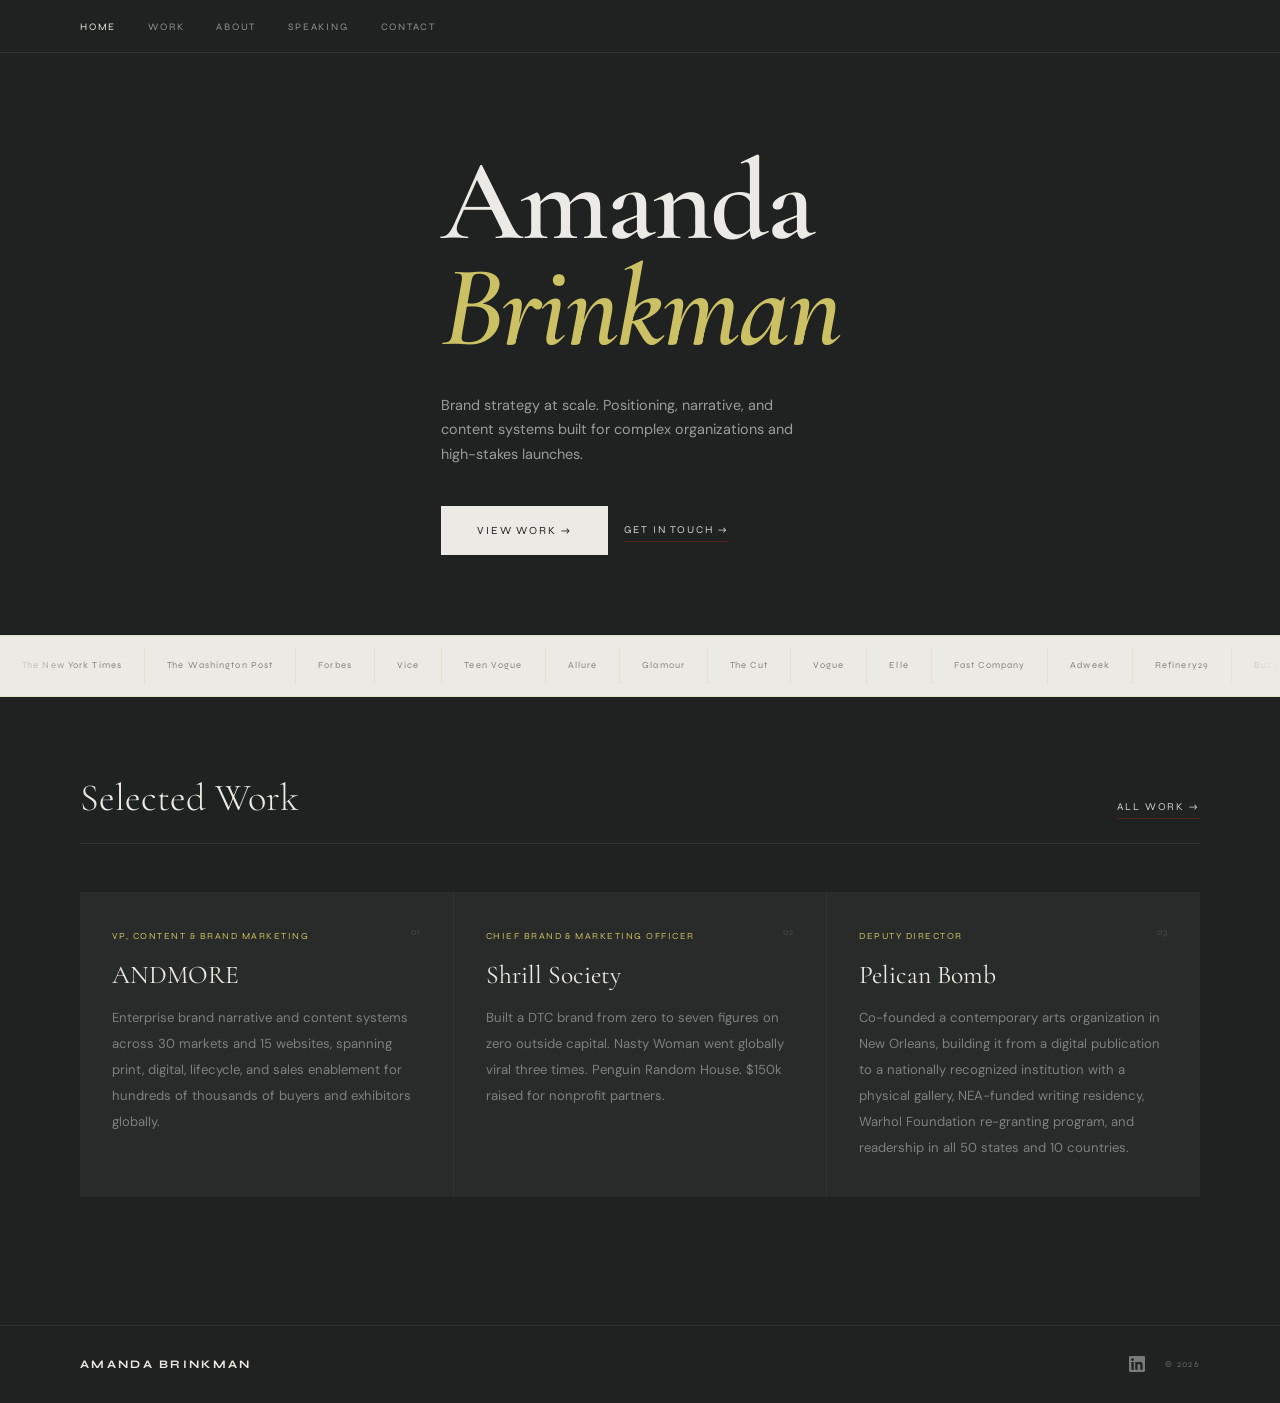
==== index.html @ 18aff3fd "Update Pelican Bomb copy on homepage Co-Authored-By: Claude Sonnet 4.6 <noreply@anthropic.com>" ====
<!DOCTYPE html>
<html lang="en">
<head>
  <meta charset="UTF-8">
  <meta name="viewport" content="width=device-width, initial-scale=1.0">
  <title>Amanda Brinkman — Brand Strategy &amp; GTM Narrative</title>
  <meta name="description" content="Amanda Brinkman is a brand strategist, creative director, and founder building narrative infrastructure that moves markets. VP of Content &amp; Brand Marketing at ANDMORE. Founder of Shrill Society.">
  <link rel="preconnect" href="https://fonts.googleapis.com">
  <link rel="preconnect" href="https://fonts.gstatic.com" crossorigin>
  <link href="https://fonts.googleapis.com/css2?family=Cormorant+Garamond:ital,wght@0,300;0,400;0,500;0,600;0,700;1,300;1,400;1,600&family=DM+Sans:wght@300;400;500&family=Syne:wght@400;500;600;700;800&display=swap" rel="stylesheet">
  <link rel="stylesheet" href="css/style.css">
</head>
<body>

  <!-- NAV -->
  <nav class="site-nav" role="navigation" aria-label="Main">
    <div class="container nav-inner">
      
      <button class="nav-toggle" aria-label="Toggle navigation" aria-expanded="false">
        <span></span><span></span><span></span>
      </button>
      <ul class="nav-links">
        <li><a href="index.html">Home</a></li>
        <li><a href="work.html">Work</a></li>
        <li><a href="about.html">About</a></li>
        <li><a href="speaking.html">Speaking</a></li>
        <li><a href="contact.html">Contact</a></li>
      </ul>
    </div>
  </nav>

  <!-- HERO — DARK, FULL VIEWPORT -->
  <section class="hero-dark">
    <div class="container">
      <div class="hero-inner">

        <div class="hero-text">
<h1 class="hero-name">Amanda<br><em>Brinkman</em></h1>
          <p class="hero-sub">Brand strategy at scale. Positioning, narrative, and content systems built for complex organizations and high-stakes launches.</p>
          <div style="display:flex;gap:1rem;flex-wrap:wrap;align-items:center;">
            <a href="work.html" class="cta-btn">View work →</a>
            <a href="contact.html" class="cta-link cta-link-light" style="margin-top:0.1rem;">Get in touch →</a>
          </div>
        </div>


      </div>
    </div>
  </section>




  <!-- PRESS TICKER -->
  <div class="ticker-outer" aria-label="Press coverage" role="marquee">
    <div class="ticker-track" aria-hidden="true">
      <!-- Built by js/ticker.js -->
    </div>
  </div>

  <!-- WORK PREVIEW — DARK -->
  <section class="work-preview">
    <div class="container">
      <div class="section-header">
        <h2 class="section-heading">Selected Work</h2>
        <a href="work.html" class="cta-link cta-link-light">All work →</a>
      </div>
      <div class="work-grid">

        <a href="work.html#andmore" class="work-card">
          <span class="work-card-num">01</span>
          <span class="work-card-tag">VP, Content &amp; Brand Marketing</span>
          <span class="work-card-title">ANDMORE</span>
          <span class="work-card-desc">Enterprise brand narrative and content systems across 30 markets and 15 websites, spanning print, digital, lifecycle, and sales enablement for hundreds of thousands of buyers and exhibitors globally.</span>
        </a>

        <a href="work.html#shrill-society" class="work-card">
          <span class="work-card-num">02</span>
          <span class="work-card-tag">Chief Brand &amp; Marketing Officer</span>
          <span class="work-card-title">Shrill Society</span>
          <span class="work-card-desc">Built a DTC brand from zero to seven figures on zero outside capital. Nasty Woman went globally viral three times. Penguin Random House. $150k raised for nonprofit partners.</span>
        </a>

        <a href="work.html#pelican-bomb" class="work-card">
          <span class="work-card-num">03</span>
          <span class="work-card-tag">Deputy Director</span>
          <span class="work-card-title">Pelican Bomb</span>
          <span class="work-card-desc">Co-founded a contemporary arts organization in New Orleans, building it from a digital publication to a nationally recognized institution with a physical gallery, NEA-funded writing residency, Warhol Foundation re-granting program, and readership in all 50 states and 10 countries.</span>
        </a>

      </div>
    </div>
  </section>

  <!-- FOOTER -->
  <footer class="site-footer">
    <div class="container footer-inner">
      <span class="nav-logo">Amanda Brinkman</span>
      <div style="display:flex;align-items:center;gap:1.25rem;">
        <a href="https://linkedin.com/in/amandabrinkman" target="_blank" rel="noopener" aria-label="LinkedIn" style="color:rgba(255,255,255,0.4);display:flex;align-items:center;transition:color 0.2s;" onmouseover="this.style.color='rgba(255,255,255,0.9)'" onmouseout="this.style.color='rgba(255,255,255,0.4)'">
          <svg xmlns="http://www.w3.org/2000/svg" viewBox="0 0 24 24" width="16" height="16" fill="currentColor"><path d="M20.447 20.452h-3.554v-5.569c0-1.328-.027-3.037-1.852-3.037-1.853 0-2.136 1.445-2.136 2.939v5.667H9.351V9h3.414v1.561h.046c.477-.9 1.637-1.85 3.37-1.85 3.601 0 4.267 2.37 4.267 5.455v6.286zM5.337 7.433a2.062 2.062 0 01-2.063-2.065 2.064 2.064 0 112.063 2.065zm1.782 13.019H3.555V9h3.564v11.452zM22.225 0H1.771C.792 0 0 .774 0 1.729v20.542C0 23.227.792 24 1.771 24h20.451C23.2 24 24 23.227 24 22.271V1.729C24 .774 23.2 0 22.222 0h.003z"/></svg>
        </a>
        <p>© 2026</p>
      </div>
    </div>
  </footer>

  <script src="js/ticker.js"></script>
  <script src="js/nav.js"></script>
</body>
</html>
---- css/style.css ----
/* ============================================================
   AMANDA BRINKMAN — GLOBAL STYLESHEET v2
   ============================================================ */

/* --- VARIABLES --- */
:root {
  --linen:        #EBEAE5;  /* Linen Mist */
  --noir:         #202221;  /* Charcoal */
  --coal:         #292B2A;  /* Charcoal-light — card surfaces */
  --crimson:      #CBC064;  /* Soft Apple — primary accent */
  --crimson-deep: #A8A048;  /* Soft Apple, deeper */
  --crimson-pale: rgba(203, 192, 100, 0.10);
  --cerulean:     #FFB6E3;  /* Baby Pink — strip accent */
  --ivory:        #DDD1C1;  /* Warm Ivory */
  --smoke:        #E3E1E6;  /* Smoke */
  --ink:          #1F2120;
  --ink-mid:      #3D3C3A;
  --ink-light:    #888480;
  --red-border:   rgba(203, 192, 100, 0.20);
  --dark-border:  rgba(255, 255, 255, 0.07);
  --serif:   'Cormorant Garamond', Georgia, serif;
  --sans:    'DM Sans', system-ui, sans-serif;
  --display: 'Syne', system-ui, sans-serif;
  --max-w:   1200px;
  --pad-h:   2.5rem;
}

/* --- RESET --- */
*, *::before, *::after { box-sizing: border-box; margin: 0; padding: 0; }
img, video { display: block; max-width: 100%; height: auto; }

/* --- BASE --- */
html { font-size: 16px; scroll-behavior: smooth; }

body {
  background: var(--linen);
  color: var(--ink-mid);
  font-family: var(--sans);
  font-size: 0.9rem;
  line-height: 1.8;
  -webkit-font-smoothing: antialiased;
}

/* --- TYPOGRAPHY --- */
h1, h2, h3, h4 {
  font-family: var(--serif);
  font-weight: 300;
  color: var(--ink);
  line-height: 1.05;
}
h2 { line-height: 1.12; }
h3 { line-height: 1.2; font-weight: 400; }

p { font-family: var(--sans); font-size: 0.9rem; line-height: 1.8; color: var(--ink-mid); }

em { color: var(--crimson); font-style: italic; }

a { color: var(--crimson-deep); text-decoration: none; transition: color 0.2s; }
a:hover { color: var(--ink); }

/* --- LAYOUT --- */
.container {
  max-width: var(--max-w);
  margin-left: auto;
  margin-right: auto;
  padding-left: var(--pad-h);
  padding-right: var(--pad-h);
}

/* --- LABELS --- */
.label {
  font-family: var(--display);
  font-size: 0.62rem;
  letter-spacing: 0.22em;
  text-transform: uppercase;
  color: var(--ink-light);
  display: block;
}
.label-dark {
  color: rgba(255,255,255,0.4);
}

/* --- HAIRLINE --- */
hr { border: none; border-top: 0.5px solid var(--red-border); }
.hr-dark { border-color: var(--dark-border); }

/* --- TAG PILLS --- */
.tag-pill {
  display: inline-block;
  font-family: var(--display);
  font-size: 0.6rem;
  letter-spacing: 0.14em;
  text-transform: uppercase;
  border: 0.5px solid var(--dark-border);
  color: rgba(255,255,255,0.5);
  padding: 0.35rem 0.8rem;
  border-radius: 100px;
}
.tag-pill-light {
  border-color: var(--red-border);
  color: var(--crimson-deep);
}

/* --- CTA BUTTONS --- */
.cta-btn {
  display: inline-block;
  font-family: var(--display);
  font-size: 0.68rem;
  letter-spacing: 0.18em;
  text-transform: uppercase;
  background: var(--linen);
  color: var(--ink);
  padding: 0.9rem 2.25rem;
  border: none;
  transition: background 0.2s, color 0.2s;
}
.cta-btn:hover { background: var(--crimson); color: var(--linen); }

.cta-btn-outline {
  background: transparent;
  border: 0.5px solid var(--dark-border);
  color: rgba(255,255,255,0.85);
}
.cta-btn-outline:hover { background: var(--linen); color: var(--ink); border-color: var(--linen); }

.cta-link {
  display: inline-block;
  font-family: var(--display);
  font-size: 0.65rem;
  letter-spacing: 0.18em;
  text-transform: uppercase;
  color: var(--ink);
  border-bottom: 0.5px solid var(--crimson);
  padding-bottom: 2px;
  transition: color 0.2s;
}
.cta-link:hover { color: var(--crimson-deep); }
.cta-link-light {
  color: rgba(255,255,255,0.8);
  border-bottom-color: rgba(169,27,24,0.4);
}
.cta-link-light:hover { color: var(--linen); }

/* ============================================================
   NAVIGATION
   ============================================================ */
.site-nav {
  position: sticky;
  top: 0;
  z-index: 100;
  background: var(--noir);
  border-bottom: 0.5px solid var(--dark-border);
}

.nav-inner {
  display: flex;
  justify-content: space-between;
  align-items: center;
  height: 3.25rem;
}

.nav-logo {
  font-family: var(--display);
  font-size: 0.72rem;
  font-weight: 700;
  letter-spacing: 0.2em;
  text-transform: uppercase;
  color: var(--linen);
  text-decoration: none;
  transition: color 0.2s;
}
.nav-logo:hover { color: var(--cerulean); }

.nav-links {
  display: flex;
  gap: 2rem;
  list-style: none;
}

.nav-links a {
  font-family: var(--display);
  font-size: 0.62rem;
  letter-spacing: 0.18em;
  text-transform: uppercase;
  color: rgba(255,255,255,0.5);
  text-decoration: none;
  transition: color 0.2s;
}
.nav-links a:hover,
.nav-links a.active { color: var(--linen); }

.nav-toggle {
  display: none;
  background: none;
  border: none;
  flex-direction: column;
  gap: 5px;
  padding: 4px;
  cursor: pointer;
}
.nav-toggle span {
  display: block;
  width: 22px;
  height: 0.5px;
  background: var(--linen);
}

/* ============================================================
   HERO — DARK, FULL VIEWPORT
   ============================================================ */
.hero-dark {
  background: var(--noir);
  display: flex;
  flex-direction: column;
  justify-content: center;
  padding-top: 6rem;
  padding-bottom: 5rem;
  position: relative;
  overflow: hidden;
}

.hero-inner {
  display: grid;
  grid-template-columns: 1fr;
  gap: 3rem;
  align-items: end;
  max-width: 720px;
}

.hero-tags {
  display: flex;
  gap: 0.6rem;
  flex-wrap: wrap;
  margin-bottom: 2rem;
}

.hero-name {
  font-family: var(--serif);
  font-size: clamp(5rem, 9vw, 10rem);
  font-weight: 600;
  color: var(--linen);
  line-height: 0.92;
  letter-spacing: -0.02em;
  margin-bottom: 2rem;
}

.hero-name em {
  color: var(--crimson);
  font-style: italic;
}

.hero-sub {
  font-family: var(--sans);
  font-size: 0.9rem;
  color: rgba(255,255,255,0.55);
  line-height: 1.7;
  max-width: 380px;
  margin-bottom: 2.5rem;
}

/* Hero portrait column */
.hero-portrait {
  position: relative;
  align-self: stretch;
  min-height: 520px;
  display: flex;
  align-items: flex-end;
}

.portrait-placeholder {
  width: 100%;
  height: 100%;
  min-height: 520px;
  background: var(--coal);
  border: 0.5px solid var(--dark-border);
  display: flex;
  flex-direction: column;
  align-items: center;
  justify-content: center;
  gap: 0.75rem;
  position: relative;
  overflow: hidden;
}

.portrait-placeholder::before {
  content: '';
  position: absolute;
  inset: 0;
  background: linear-gradient(to top, var(--noir) 0%, transparent 40%);
  z-index: 1;
}

.portrait-placeholder-label {
  font-family: var(--display);
  font-size: 0.6rem;
  letter-spacing: 0.18em;
  text-transform: uppercase;
  color: rgba(255,255,255,0.25);
  position: relative;
  z-index: 2;
}

.portrait-placeholder svg {
  opacity: 0.12;
  position: relative;
  z-index: 2;
}

.hero-portrait img {
  width: 100%;
  height: 100%;
  min-height: 520px;
  object-fit: cover;
  object-position: top center;
}

/* ============================================================
   HORIZONTAL TYPE SCROLL
   ============================================================ */
.type-scroll-wrap {
  background: var(--cerulean);
  overflow: hidden;
  padding: 1rem 0;
  user-select: none;
}

.type-scroll-track {
  display: inline-flex;
  gap: 0;
  animation: type-scroll 30s linear infinite;
  white-space: nowrap;
}

.type-scroll-wrap:hover .type-scroll-track {
  animation-play-state: paused;
}

.type-scroll-item {
  font-family: var(--serif);
  font-size: 1.15rem;
  font-weight: 600;
  letter-spacing: 0.04em;
  color: var(--noir);
  padding: 0 1.5rem;
  font-style: italic;
}

.type-scroll-dot {
  font-family: var(--display);
  font-size: 0.5rem;
  color: rgba(24, 23, 23, 0.4);
  align-self: center;
  padding: 0 0.5rem;
}

@keyframes type-scroll {
  from { transform: translateX(0); }
  to   { transform: translateX(-50%); }
}

/* ============================================================
   STATS ROW
   ============================================================ */
.stats-row {
  padding: 4rem 0;
  border-bottom: 0.5px solid var(--red-border);
}

.stats-grid {
  display: grid;
  grid-template-columns: repeat(4, 1fr);
  gap: 0;
}

.stat-item {
  padding: 0 2rem;
  border-right: 0.5px solid var(--red-border);
}
.stat-item:first-child { padding-left: 0; }
.stat-item:last-child  { border-right: none; }

.stat-num {
  font-family: var(--serif);
  font-size: clamp(2.8rem, 4vw, 4rem);
  font-weight: 300;
  color: var(--ink);
  line-height: 1;
  display: block;
  margin-bottom: 0.5rem;
}

.stat-desc {
  font-family: var(--display);
  font-size: 0.6rem;
  letter-spacing: 0.14em;
  text-transform: uppercase;
  color: var(--ink-light);
  line-height: 1.5;
  display: block;
}

/* ============================================================
   PRESS TICKER
   ============================================================ */
.ticker-outer {
  overflow: hidden;
  background: var(--linen);
  border-top: 0.5px solid var(--red-border);
  border-bottom: 0.5px solid var(--red-border);
  padding: 12px 0;
  position: relative;
}
.ticker-outer::before,
.ticker-outer::after {
  content: '';
  position: absolute; top: 0; bottom: 0;
  width: 80px; z-index: 2; pointer-events: none;
}
.ticker-outer::before { left: 0;  background: linear-gradient(to right, var(--linen), transparent); }
.ticker-outer::after  { right: 0; background: linear-gradient(to left,  var(--linen), transparent); }

.ticker-track {
  display: flex;
  animation: ticker 55s linear infinite;
  white-space: nowrap;
}
.ticker-track:hover { animation-play-state: paused; }

.t-item {
  display: inline-flex;
  align-items: center;
  gap: 8px;
  padding: 0 22px;
  border-right: 0.5px solid var(--red-border);
  flex-shrink: 0;
  height: 36px;
}
.t-favicon {
  width: 14px; height: 14px;
  border-radius: 3px;
  object-fit: contain;
  opacity: 0.55;
}
.t-name {
  font-family: var(--display);
  font-size: 0.58rem;
  letter-spacing: 0.12em;
  color: var(--ink-light);
  white-space: nowrap;
}
.t-item:hover .t-name  { color: var(--crimson-deep); }
.t-item:hover .t-favicon { opacity: 0.85; }

@keyframes ticker {
  from { transform: translateX(0); }
  to   { transform: translateX(-50%); }
}

/* ============================================================
   WORK PREVIEW — HOME
   ============================================================ */
.work-preview {
  padding: 5rem 0;
  background: var(--noir);
}

.section-header {
  display: flex;
  justify-content: space-between;
  align-items: baseline;
  margin-bottom: 3rem;
  padding-bottom: 1.5rem;
  border-bottom: 0.5px solid var(--dark-border);
}

.section-heading {
  font-family: var(--serif);
  font-size: clamp(1.8rem, 3vw, 2.4rem);
  font-weight: 300;
  color: var(--linen);
  line-height: 1.1;
}

.work-grid {
  display: grid;
  grid-template-columns: repeat(3, 1fr);
  gap: 1px;
  background: var(--dark-border);
  margin-bottom: 3rem;
}

.work-card {
  background: var(--coal);
  padding: 2.25rem 2rem;
  text-decoration: none;
  display: block;
  transition: background 0.25s;
  position: relative;
}
.work-card:hover { background: #2A2B2A; }

.work-card-tag {
  font-family: var(--display);
  font-size: 0.58rem;
  letter-spacing: 0.16em;
  text-transform: uppercase;
  color: var(--crimson);
  display: block;
  margin-bottom: 1rem;
}

.work-card-title {
  font-family: var(--serif);
  font-size: 1.6rem;
  font-weight: 400;
  color: var(--linen);
  display: block;
  margin-bottom: 1rem;
  line-height: 1.1;
}

.work-card-desc {
  font-family: var(--sans);
  font-size: 0.82rem;
  line-height: 1.75;
  color: rgba(255,255,255,0.4);
}

.work-card-num {
  position: absolute;
  top: 2rem;
  right: 2rem;
  font-family: var(--display);
  font-size: 0.58rem;
  letter-spacing: 0.1em;
  color: rgba(255,255,255,0.15);
}

/* ============================================================
   PAGE HEADER
   ============================================================ */
.page-header {
  background: var(--noir);
  padding: 5rem 0 3.5rem;
}

.page-header .label-dark { margin-bottom: 1.25rem; }

.page-header h1 {
  font-size: clamp(3rem, 6vw, 5.5rem);
  color: var(--linen);
  margin-bottom: 1rem;
}

.page-header .subhead {
  font-family: var(--sans);
  font-size: 0.9rem;
  color: rgba(255,255,255,0.4);
  max-width: 520px;
  line-height: 1.8;
}

/* ============================================================
   CASE STUDIES — WORK PAGE
   ============================================================ */
.case-study {
  padding: 3.5rem 0;
  border-bottom: 0.5px solid var(--red-border);
  display: grid;
  grid-template-columns: 200px 1fr;
  gap: 4rem;
}

.case-meta { padding-top: 0.2rem; }

.case-co {
  font-family: var(--serif);
  font-size: 1.3rem;
  font-weight: 500;
  color: var(--ink);
  display: block;
  margin-bottom: 0.4rem;
}

.case-role {
  font-family: var(--display);
  font-size: 0.6rem;
  letter-spacing: 0.12em;
  text-transform: uppercase;
  color: var(--crimson-deep);
  display: block;
  margin-bottom: 0.3rem;
}

.case-years {
  font-family: var(--sans);
  font-size: 0.75rem;
  color: var(--ink-light);
}

.case-body p { font-size: 0.88rem; margin-bottom: 1rem; }
.case-body p:last-of-type { margin-bottom: 0; }

/* Metrics */
.metrics-label {
  font-family: var(--display);
  font-size: 0.62rem;
  font-weight: 700;
  letter-spacing: 0.14em;
  text-transform: uppercase;
  color: var(--crimson);
  margin-top: 2.25rem;
  margin-bottom: 0.5rem;
}

.metrics {
  display: flex;
  gap: 2rem;
  margin-top: 2.25rem;
  flex-wrap: wrap;
}

.metric {
  border-left: 1.5px solid var(--crimson);
  padding-left: 0.85rem;
}

.metric-num {
  font-family: var(--serif);
  font-size: 1.6rem;
  font-weight: 400;
  color: var(--ink);
  line-height: 1;
  display: block;
}

.metric-desc {
  font-family: var(--display);
  font-size: 0.58rem;
  letter-spacing: 0.1em;
  text-transform: uppercase;
  color: var(--ink-light);
  display: block;
  margin-top: 0.2rem;
}

/* Badge */
.badge {
  display: inline-block;
  font-family: var(--display);
  font-size: 0.58rem;
  letter-spacing: 0.12em;
  text-transform: uppercase;
  background: var(--crimson-pale);
  color: var(--crimson-deep);
  border: 0.5px solid var(--red-border);
  padding: 0.3rem 0.75rem;
  margin-top: 1.5rem;
}

/* ============================================================
   ABOUT PAGE
   ============================================================ */
.about-grid {
  padding: 5rem 0;
  display: grid;
  grid-template-columns: 1fr 300px;
  gap: 4rem;
  align-items: start;
}

.about-heading {
  font-size: clamp(2.4rem, 4vw, 3.5rem);
  margin-bottom: 2.5rem;
  line-height: 1.08;
}

.about-body p { margin-bottom: 1.25rem; font-size: 0.9rem; }
.about-lede { font-family: var(--serif); font-size: 1.25rem !important; font-weight: 400; line-height: 1.5; color: var(--ink) !important; margin-bottom: 2rem !important; }

.about-aside {
  margin-top: 3rem;
  padding-top: 2rem;
  border-top: 0.5px solid var(--red-border);
  font-size: 0.8rem;
  color: var(--ink-light);
  font-style: italic;
  line-height: 1.8;
  font-family: var(--sans);
}

/* Photo column */
.photo-col {}

.photo-placeholder-lg {
  background: var(--ivory);
  border: 0.5px solid var(--red-border);
  aspect-ratio: 3 / 4;
  display: flex;
  flex-direction: column;
  align-items: center;
  justify-content: center;
  gap: 0.75rem;
  margin-bottom: 2rem;
  overflow: hidden;
  position: relative;
}

.photo-placeholder-lg img,
.photo-placeholder-lg video {
  width: 100%;
  height: 100%;
  object-fit: cover;
  object-position: top;
  position: absolute;
  inset: 0;
}

.photo-placeholder-label {
  font-family: var(--display);
  font-size: 0.58rem;
  letter-spacing: 0.16em;
  text-transform: uppercase;
  color: var(--ink-light);
  position: relative;
  z-index: 1;
}

.sidebar-block {
  border-top: 0.5px solid var(--red-border);
  padding: 1.25rem 0;
}

.sidebar-block .label { margin-bottom: 0.6rem; }

.sidebar-block p {
  font-size: 0.82rem;
  line-height: 1.8;
}

/* ============================================================
   SPEAKING PAGE
   ============================================================ */
.speaking-intro { padding: 4rem 0 3rem; }

.speaking-grid {
  display: grid;
  grid-template-columns: 1fr 1fr;
  gap: 4rem;
  align-items: start;
}

.venues { padding-bottom: 3rem; }

.venue-grid {
  display: grid;
  grid-template-columns: repeat(4, 1fr);
  gap: 1px;
  background: var(--red-border);
}

.venue-cell {
  background: var(--linen);
  padding: 1.75rem 1.5rem;
  display: flex;
  align-items: center;
  justify-content: center;
  transition: background 0.2s;
}
.venue-cell:hover { background: var(--smoke, #e8e5e0); }

.venue-logo {
  max-height: 36px;
  max-width: 120px;
  width: auto;
  object-fit: contain;
  filter: grayscale(100%);
  opacity: 0.65;
  transition: opacity 0.2s;
  display: block;
}
.venue-cell:hover .venue-logo { opacity: 1; }

.venue-fallback {
  display: none;
  font-family: var(--serif);
  font-size: 0.9rem;
  color: var(--ink-mid);
  text-align: center;
}

.topics { padding: 3rem 0; border-top: 0.5px solid var(--red-border); }
.topics .label { margin-bottom: 1.75rem; }

.topics-grid {
  display: grid;
  grid-template-columns: 1fr 1fr;
  gap: 1px;
  background: var(--red-border);
}

.topic-card {
  background: var(--linen);
  padding: 1.75rem;
  transition: background 0.2s;
}
.topic-card:hover { background: #D9D6CE; }

.topic-title {
  font-family: var(--serif);
  font-size: 1.1rem;
  font-weight: 500;
  color: var(--ink);
  display: block;
  margin-bottom: 0.6rem;
}

.topic-desc { font-size: 0.82rem; line-height: 1.7; color: var(--ink-light); }

.speaking-cta-strip {
  background: var(--noir);
  padding: 4rem 0;
}

.speaking-cta-inner {
  display: grid;
  grid-template-columns: 1fr 1fr;
  gap: 4rem;
  align-items: center;
}

.speaking-cta-inner h3 {
  font-family: var(--serif);
  font-size: clamp(1.6rem, 2.5vw, 2.2rem);
  font-weight: 300;
  color: var(--linen);
  line-height: 1.2;
}

/* ============================================================
   CONTACT PAGE
   ============================================================ */
.contact-grid {
  padding: 5rem 0;
  display: grid;
  grid-template-columns: 1fr 1fr;
  gap: 5rem;
  align-items: start;
}

.contact-heading {
  font-size: clamp(2.2rem, 3.5vw, 3.2rem);
  margin-bottom: 1.5rem;
}

.contact-body { font-size: 0.9rem; margin-bottom: 2.25rem; }

.contact-icons {
  display: flex;
  gap: 1.5rem;
  align-items: center;
}

.contact-icon-link {
  color: var(--ink-mid);
  transition: color 0.2s;
  display: inline-flex;
  align-items: center;
}

.contact-icon-link:hover { color: var(--crimson); }

.contact-links { border-top: 0.5px solid var(--red-border); }

.contact-row {
  display: flex;
  justify-content: space-between;
  align-items: baseline;
  padding: 0.85rem 0;
  border-bottom: 0.5px solid var(--red-border);
}

.contact-row-label {
  font-family: var(--display);
  font-size: 0.65rem;
  letter-spacing: 0.12em;
  text-transform: uppercase;
  color: var(--ink-mid);
}

.contact-row-val {
  font-family: var(--sans);
  font-size: 0.8rem;
  color: var(--ink-light);
}
.contact-row-val a { color: var(--ink-light); }
.contact-row-val a:hover { color: var(--crimson-deep); }

/* Form */
.contact-form { padding-top: 0.5rem; }

.form-field { margin-bottom: 2rem; }

.form-field label {
  display: block;
  font-family: var(--display);
  font-size: 0.6rem;
  letter-spacing: 0.16em;
  text-transform: uppercase;
  color: var(--ink-light);
  margin-bottom: 0.6rem;
}

.form-field input,
.form-field textarea {
  width: 100%;
  background: transparent;
  border: none;
  border-bottom: 0.5px solid var(--ink-light);
  font-family: var(--sans);
  font-size: 0.9rem;
  color: var(--ink);
  padding: 0.5rem 0;
  outline: none;
  border-radius: 0;
  -webkit-appearance: none;
  transition: border-color 0.2s;
}
.form-field input:focus,
.form-field textarea:focus { border-bottom-color: var(--crimson-deep); }
.form-field textarea { resize: vertical; min-height: 100px; }

.form-submit {
  background: var(--ink);
  color: var(--linen);
  font-family: var(--display);
  font-size: 0.65rem;
  letter-spacing: 0.18em;
  text-transform: uppercase;
  border: none;
  border-radius: 0;
  padding: 0.95rem 2.5rem;
  cursor: pointer;
  transition: background 0.2s;
}
.form-submit:hover { background: var(--crimson-deep); }

/* ============================================================
   WRITING PAGE
   ============================================================ */
.writing-intro {
  background: var(--noir);
  padding: 5rem 0 4rem;
}

.writing-intro h1 {
  font-size: clamp(3rem, 6vw, 5.5rem);
  color: var(--linen);
  margin-bottom: 1.25rem;
}

.writing-intro p {
  color: rgba(255,255,255,0.45);
  max-width: 520px;
}

.writing-piece {
  padding: 3rem 0;
  border-bottom: 0.5px solid var(--red-border);
  display: grid;
  grid-template-columns: 140px 1fr;
  gap: 3rem;
  align-items: start;
}

.writing-date {
  font-family: var(--display);
  font-size: 0.6rem;
  letter-spacing: 0.12em;
  text-transform: uppercase;
  color: var(--ink-light);
  padding-top: 0.3rem;
}

.writing-title {
  font-family: var(--serif);
  font-size: 1.75rem;
  font-weight: 300;
  color: var(--ink);
  display: block;
  margin-bottom: 0.75rem;
  line-height: 1.15;
}
.writing-title a { color: var(--ink); border-bottom: 0.5px solid transparent; transition: border-color 0.2s, color 0.2s; }
.writing-title a:hover { color: var(--crimson-deep); border-bottom-color: var(--crimson); }

.writing-dek { font-size: 0.88rem; color: var(--ink-mid); line-height: 1.75; margin-bottom: 1rem; }

.writing-source {
  font-family: var(--display);
  font-size: 0.58rem;
  letter-spacing: 0.14em;
  text-transform: uppercase;
  color: var(--crimson-deep);
}

.writing-cta { padding: 3.5rem 0 4rem; }
.writing-cta p { margin-bottom: 1.5rem; }

/* ============================================================
   ANDMORE IMAGE GRID
   ============================================================ */
.andmore-img-grid {
  display: grid;
  grid-template-columns: repeat(3, 1fr);
  gap: 12px;
  margin-top: 32px;
}
.andmore-img-grid img {
  width: 100%;
  height: 240px;
  object-fit: cover;
  display: block;
  background: var(--linen);
}
@media (max-width: 768px) {
  .andmore-img-grid { grid-template-columns: 1fr; }
}

/* ============================================================
   WORK PAGE — IMAGE GRIDS & SUB-SECTIONS
   ============================================================ */
.work-img-grid {
  display: grid;
  gap: 0.6rem;
  margin: 2rem 0;
}
.work-img-grid.cols-2 { grid-template-columns: 1fr 1fr; }
.work-img-grid.cols-3 { grid-template-columns: 1fr 1fr 1fr; }
.work-img-grid.cols-4 { grid-template-columns: 1fr 1fr 1fr 1fr; }
.work-img-grid img {
  width: 100%;
  display: block;
  aspect-ratio: 4/3;
  object-fit: cover;
  background: var(--linen);
}
.work-img-grid img.tall { aspect-ratio: 3/4; }


.case-subsection {
  margin-top: 2.5rem;
  padding-top: 2rem;
  border-top: 0.5px solid var(--red-border);
}
.case-subsection h3 {
  font-family: var(--serif);
  font-size: 1.25rem;
  font-weight: 600;
  letter-spacing: 0.01em;
  color: var(--ink);
  margin-bottom: 1rem;
}
.subsection-links {
  display: flex;
  gap: 1.5rem;
  flex-wrap: wrap;
  margin-top: 1.25rem;
}


.press-strip {
  display: flex;
  flex-wrap: wrap;
  gap: 0.35rem 1.25rem;
  margin: 1.5rem 0 0;
  padding: 1.25rem 0 0;
  border-top: 0.5px solid var(--red-border);
}
.press-name {
  font-family: var(--sans);
  font-size: 0.68rem;
  font-weight: 500;
  letter-spacing: 0.1em;
  text-transform: uppercase;
  color: var(--ink-light);
}

.pull-quote {
  font-family: var(--serif);
  font-style: italic;
  font-size: clamp(1.3rem, 2.5vw, 1.9rem);
  line-height: 1.3;
  color: var(--ink);
  margin: 2rem 0;
  padding-left: 1.5rem;
  border-left: 2px solid var(--crimson);
}

/* ============================================================
   SPEAKING PAGE — TEXT VENUE LIST & PHOTO
   ============================================================ */
.venue-list {
  columns: 2;
  column-gap: 3rem;
  padding: 0;
  list-style: none;
  margin: 0;
}
.venue-list li {
  font-family: var(--sans);
  font-size: 0.75rem;
  font-weight: 500;
  letter-spacing: 0.07em;
  text-transform: uppercase;
  color: var(--ink-mid);
  padding: 0.65rem 0;
  border-bottom: 0.5px solid var(--red-border);
  break-inside: avoid;
}

.speaking-photo-wrap {
  margin: 0 0 3rem;
}
.speaking-photo-wrap img {
  width: 100%;
  max-height: 480px;
  object-fit: cover;
  object-position: center top;
  display: block;
}
.speaking-photo-placeholder {
  width: 100%;
  height: 280px;
  background: var(--linen);
  display: flex;
  align-items: center;
  justify-content: center;
  font-family: var(--sans);
  font-size: 0.78rem;
  color: var(--ink-light);
  letter-spacing: 0.05em;
}

/* ============================================================
   FOOTER
   ============================================================ */
.site-footer {
  background: var(--noir);
  border-top: 0.5px solid var(--dark-border);
  padding: 1.75rem 0;
}

.footer-inner {
  display: flex;
  justify-content: space-between;
  align-items: center;
}

.footer-inner p {
  font-family: var(--display);
  font-size: 0.58rem;
  letter-spacing: 0.14em;
  text-transform: uppercase;
  color: rgba(255,255,255,0.3);
}

/* ============================================================
   MEDIA QUERIES
   ============================================================ */
@media (max-width: 960px) {
  :root { --pad-h: 1.75rem; }

  /* Nav */
  .nav-links {
    display: none;
    flex-direction: column;
    position: absolute;
    top: 3.25rem; left: 0; right: 0;
    background: var(--noir);
    border-bottom: 0.5px solid var(--dark-border);
    padding: 1rem 1.75rem;
    gap: 0;
    z-index: 200;
  }
  .nav-links.open { display: flex; }
  .nav-links.open li { padding: 0.7rem 0; border-bottom: 0.5px solid var(--dark-border); }
  .nav-toggle { display: flex; }
  .site-nav { position: relative; }

  /* Hero */
  .hero-name { font-size: clamp(4rem, 12vw, 7rem); }

  /* Stats */
  .stats-grid { grid-template-columns: 1fr 1fr; gap: 2.5rem 0; }
  .stat-item { padding: 0 1.5rem; border-right: 0.5px solid var(--red-border); }
  .stat-item:nth-child(2n) { border-right: none; }

  /* Work */
  .work-grid { grid-template-columns: 1fr; }

  /* Case studies */
  .case-study { grid-template-columns: 1fr; gap: 1.5rem; }

  /* About — stays two-column, just tighter gap */
  .about-grid { gap: 2.5rem; }
  .photo-placeholder-lg { aspect-ratio: 4/3; }

  /* Speaking */
  .speaking-grid { grid-template-columns: 1fr; gap: 2rem; }
  .venue-grid { grid-template-columns: 1fr 1fr; }
  .topics-grid { grid-template-columns: 1fr; }
  .speaking-cta-inner { grid-template-columns: 1fr; gap: 2rem; }

  /* Contact */
  .contact-grid { grid-template-columns: 1fr; gap: 3rem; }

  /* Work image grids */
  .work-img-grid.cols-3 { grid-template-columns: 1fr 1fr; }
  .work-img-grid.cols-4 { grid-template-columns: 1fr 1fr; }
  /* Venue list */
  .venue-list { columns: 1; }
  /* Writing */
  .writing-piece { grid-template-columns: 1fr; gap: 0.75rem; }

  /* Section header */
  .section-header { flex-direction: column; gap: 1rem; }

  /* Footer */
  .footer-inner { flex-direction: column; gap: 0.6rem; text-align: center; }
}

@media (max-width: 480px) {
  :root { --pad-h: 1.25rem; }
  .stats-grid { grid-template-columns: 1fr 1fr; }
  .stat-item { border-right: none; padding: 0; }
  .metrics { gap: 1.25rem; }
}
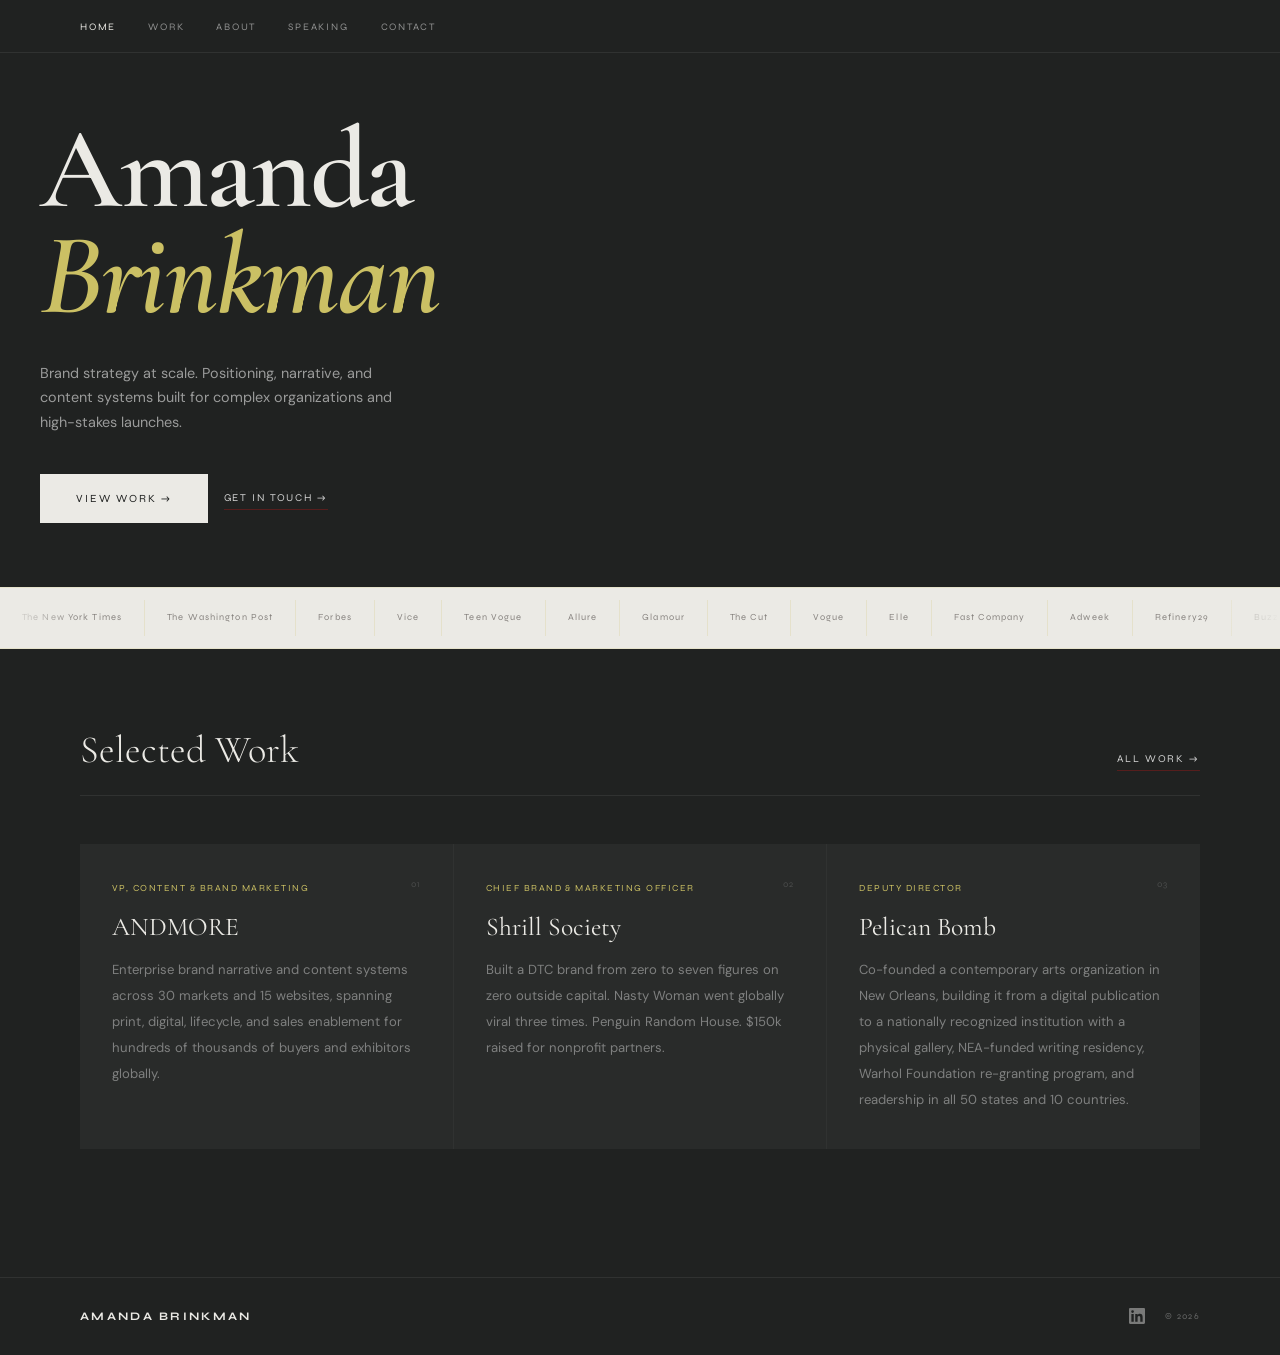
==== commit 2c0e9b57: "Left-align hero content on homepage Co-Authored-By: Claude Sonnet 4.6 <noreply@anthropic.com>" ====
--- a/index.html
+++ b/index.html
@@ -31,7 +31,7 @@
 
   <!-- HERO — DARK, FULL VIEWPORT -->
   <section class="hero-dark">
-    <div class="container">
+    <div class="container" style="margin-left:0;">
       <div class="hero-inner">
 
         <div class="hero-text">
@@ -97,7 +97,7 @@
     <div class="container footer-inner">
       <span class="nav-logo">Amanda Brinkman</span>
       <div style="display:flex;align-items:center;gap:1.25rem;">
-        <a href="https://linkedin.com/in/amandabrinkman" target="_blank" rel="noopener" aria-label="LinkedIn" style="color:rgba(255,255,255,0.4);display:flex;align-items:center;transition:color 0.2s;" onmouseover="this.style.color='rgba(255,255,255,0.9)'" onmouseout="this.style.color='rgba(255,255,255,0.4)'">
+        <a href="https://www.linkedin.com/in/amandaleighbrinkman/" target="_blank" rel="noopener" aria-label="LinkedIn" style="color:rgba(255,255,255,0.4);display:flex;align-items:center;transition:color 0.2s;" onmouseover="this.style.color='rgba(255,255,255,0.9)'" onmouseout="this.style.color='rgba(255,255,255,0.4)'">
           <svg xmlns="http://www.w3.org/2000/svg" viewBox="0 0 24 24" width="16" height="16" fill="currentColor"><path d="M20.447 20.452h-3.554v-5.569c0-1.328-.027-3.037-1.852-3.037-1.853 0-2.136 1.445-2.136 2.939v5.667H9.351V9h3.414v1.561h.046c.477-.9 1.637-1.85 3.37-1.85 3.601 0 4.267 2.37 4.267 5.455v6.286zM5.337 7.433a2.062 2.062 0 01-2.063-2.065 2.064 2.064 0 112.063 2.065zm1.782 13.019H3.555V9h3.564v11.452zM22.225 0H1.771C.792 0 0 .774 0 1.729v20.542C0 23.227.792 24 1.771 24h20.451C23.2 24 24 23.227 24 22.271V1.729C24 .774 23.2 0 22.222 0h.003z"/></svg>
         </a>
         <p>© 2026</p>
--- a/css/style.css
+++ b/css/style.css
@@ -213,8 +213,8 @@
   display: flex;
   flex-direction: column;
   justify-content: center;
-  padding-top: 6rem;
-  padding-bottom: 5rem;
+  padding-top: 4rem;
+  padding-bottom: 4rem;
   position: relative;
   overflow: hidden;
 }
@@ -222,9 +222,12 @@
 .hero-inner {
   display: grid;
   grid-template-columns: 1fr;
-  gap: 3rem;
-  align-items: end;
+  gap: 0;
+  align-items: start;
   max-width: 720px;
+  margin-left: 0;
+  margin-right: auto;
+  text-align: left;
 }
 
 .hero-tags {
@@ -689,8 +692,10 @@
   font-family: var(--sans);
 }
 
-/* Photo column */
-.photo-col {}
+/* Sidebar column */
+.photo-col {
+  padding-top: 0;
+}
 
 .photo-placeholder-lg {
   background: var(--ivory);
@@ -738,10 +743,36 @@
   line-height: 1.8;
 }
 
+.about-meta {
+  display: grid;
+  grid-template-columns: repeat(4, 1fr);
+  gap: 0;
+  border-top: 0.5px solid var(--red-border);
+  margin-bottom: 5rem;
+}
+
+.about-meta-block {
+  padding: 1.5rem 2rem 1.5rem 0;
+  border-right: 0.5px solid var(--red-border);
+}
+
+.about-meta-block:last-child {
+  border-right: none;
+  padding-right: 0;
+}
+
+.about-meta-block .label { margin-bottom: 0.6rem; display: block; }
+
+.about-meta-block p {
+  font-size: 0.82rem;
+  line-height: 1.8;
+  color: var(--ink-light);
+}
+
 /* ============================================================
    SPEAKING PAGE
    ============================================================ */
-.speaking-intro { padding: 4rem 0 3rem; }
+.speaking-intro { padding: 3rem 0; }
 
 .speaking-grid {
   display: grid;
@@ -1120,7 +1151,7 @@
 }
 
 .speaking-photo-wrap {
-  margin: 0 0 3rem;
+  display: none;
 }
 .speaking-photo-wrap img {
   width: 100%;
@@ -1205,6 +1236,9 @@
   /* About — stays two-column, just tighter gap */
   .about-grid { gap: 2.5rem; }
   .photo-placeholder-lg { aspect-ratio: 4/3; }
+  .about-meta { grid-template-columns: repeat(2, 1fr); }
+  .about-meta-block:nth-child(2) { border-right: none; padding-right: 0; }
+  .about-meta-block:nth-child(3) { border-right: 0.5px solid var(--red-border); padding-right: 2rem; }
 
   /* Speaking */
   .speaking-grid { grid-template-columns: 1fr; gap: 2rem; }
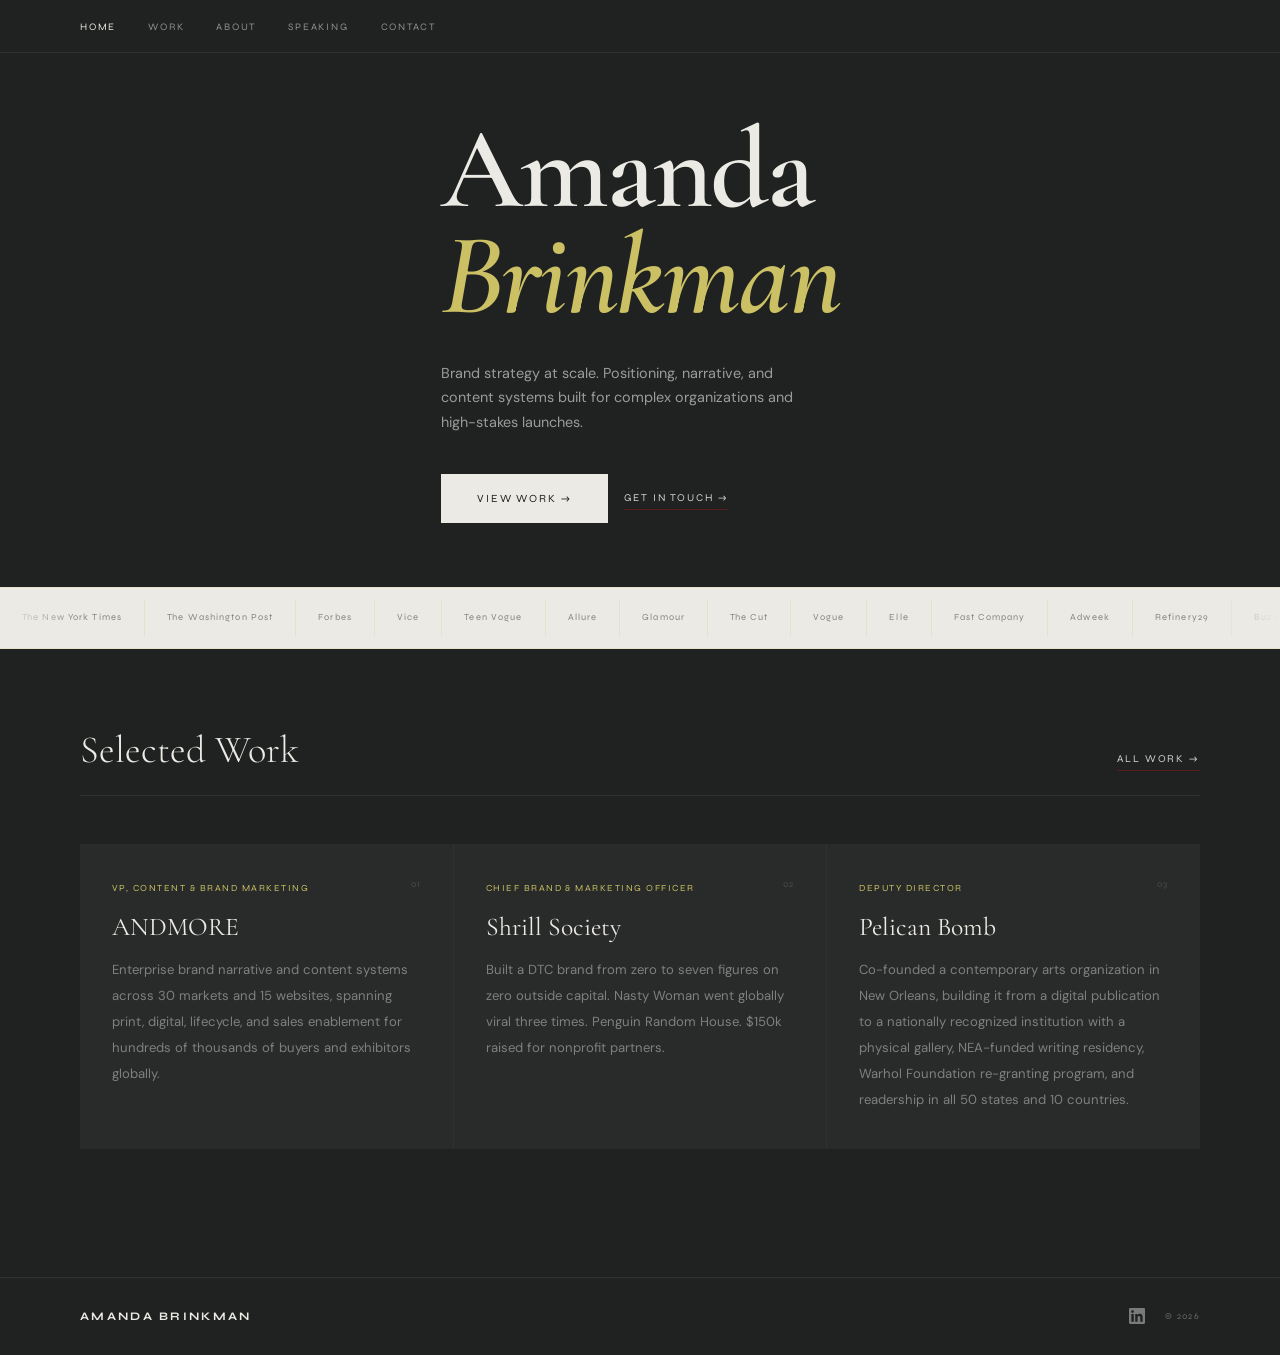
==== commit 65eef6ec: "Align hero content with nav bar by removing errant margin-left:0 override Co-Authored-By: Claude Son" ====
--- a/index.html
+++ b/index.html
@@ -31,7 +31,7 @@
 
   <!-- HERO — DARK, FULL VIEWPORT -->
   <section class="hero-dark">
-    <div class="container" style="margin-left:0;">
+    <div class="container">
       <div class="hero-inner">
 
         <div class="hero-text">
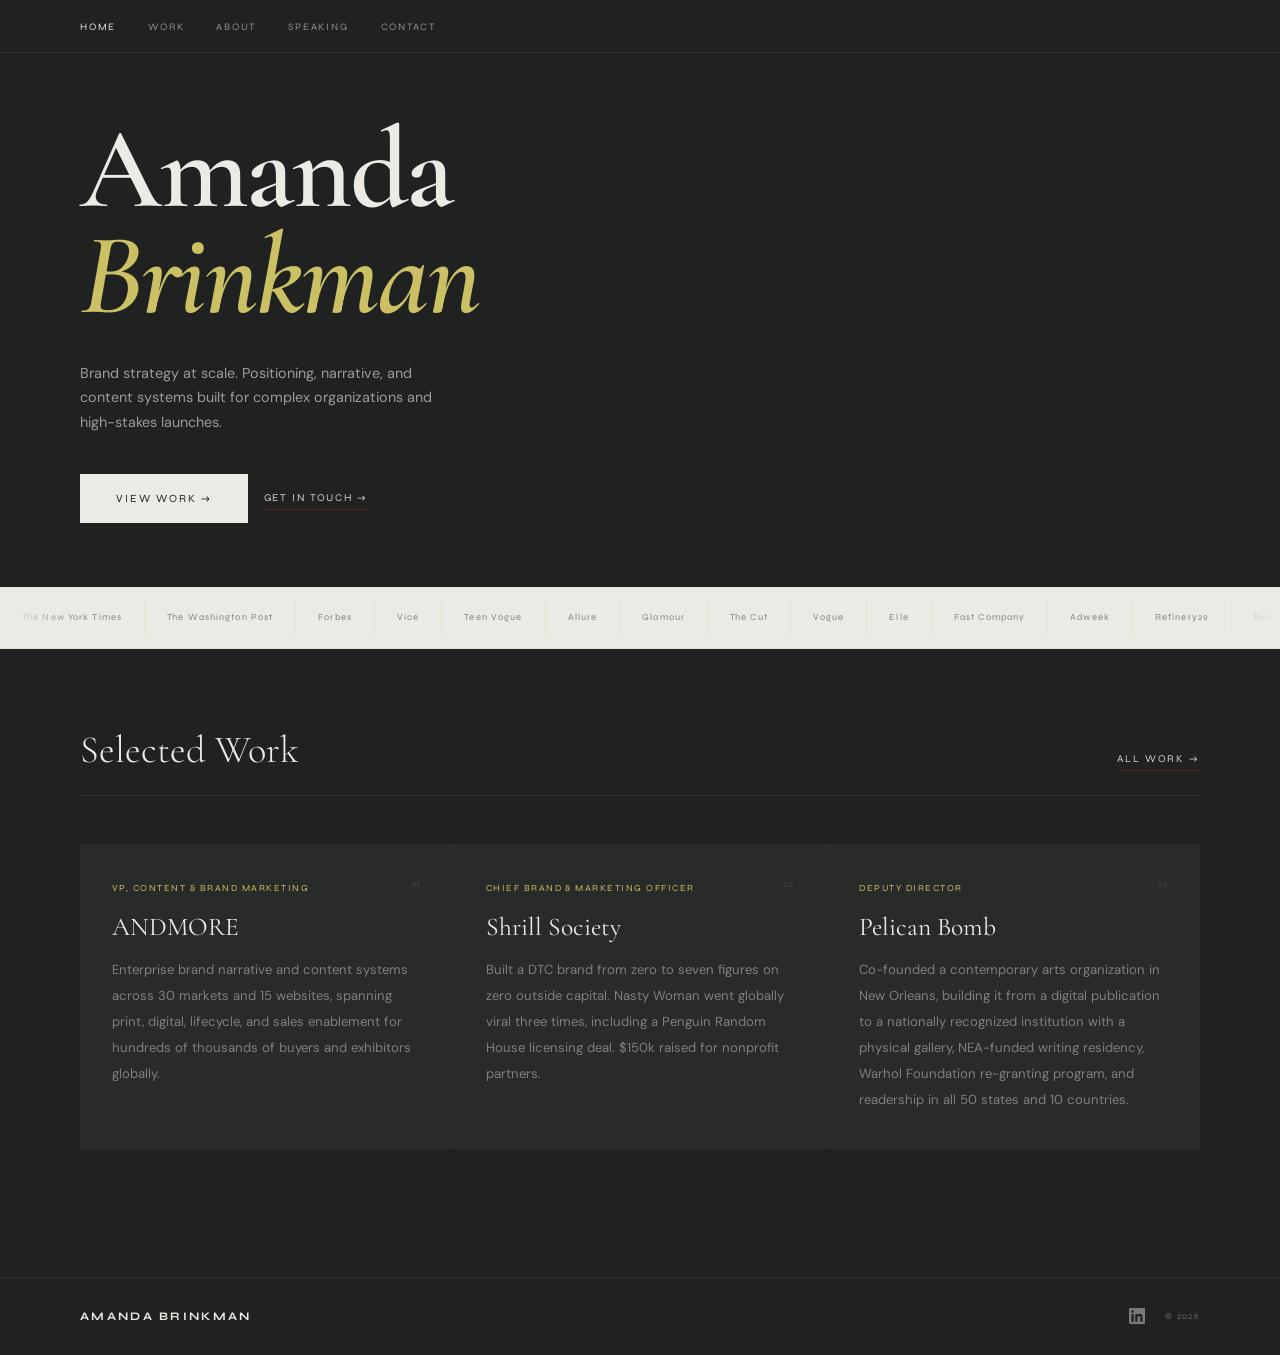
==== commit b5546afe: "Update Shrill Society homepage card copy Co-Authored-By: Claude Sonnet 4.6 <noreply@anthropic.com>" ====
--- a/index.html
+++ b/index.html
@@ -78,7 +78,7 @@
           <span class="work-card-num">02</span>
           <span class="work-card-tag">Chief Brand &amp; Marketing Officer</span>
           <span class="work-card-title">Shrill Society</span>
-          <span class="work-card-desc">Built a DTC brand from zero to seven figures on zero outside capital. Nasty Woman went globally viral three times. Penguin Random House. $150k raised for nonprofit partners.</span>
+          <span class="work-card-desc">Built a DTC brand from zero to seven figures on zero outside capital. Nasty Woman went globally viral three times, including a Penguin Random House licensing deal. $150k raised for nonprofit partners.</span>
         </a>
 
         <a href="work.html#pelican-bomb" class="work-card">
--- a/css/style.css
+++ b/css/style.css
@@ -210,9 +210,6 @@
    ============================================================ */
 .hero-dark {
   background: var(--noir);
-  display: flex;
-  flex-direction: column;
-  justify-content: center;
   padding-top: 4rem;
   padding-bottom: 4rem;
   position: relative;
@@ -1233,8 +1230,9 @@
   /* Case studies */
   .case-study { grid-template-columns: 1fr; gap: 1.5rem; }
 
-  /* About — stays two-column, just tighter gap */
-  .about-grid { gap: 2.5rem; }
+  /* About — stack to single column on mobile */
+  .about-grid { grid-template-columns: 1fr; gap: 2.5rem; padding-top: 3rem; }
+  .photo-col img { max-height: 420px; object-fit: cover; object-position: center top; width: 100%; }
   .photo-placeholder-lg { aspect-ratio: 4/3; }
   .about-meta { grid-template-columns: repeat(2, 1fr); }
   .about-meta-block:nth-child(2) { border-right: none; padding-right: 0; }
@@ -1269,4 +1267,7 @@
   .stats-grid { grid-template-columns: 1fr 1fr; }
   .stat-item { border-right: none; padding: 0; }
   .metrics { gap: 1.25rem; }
-}
+  .about-meta { grid-template-columns: 1fr; }
+  .about-meta-block { border-right: none; padding-right: 0; }
+  .about-meta-block:nth-child(3) { border-right: none; padding-right: 0; }
+}
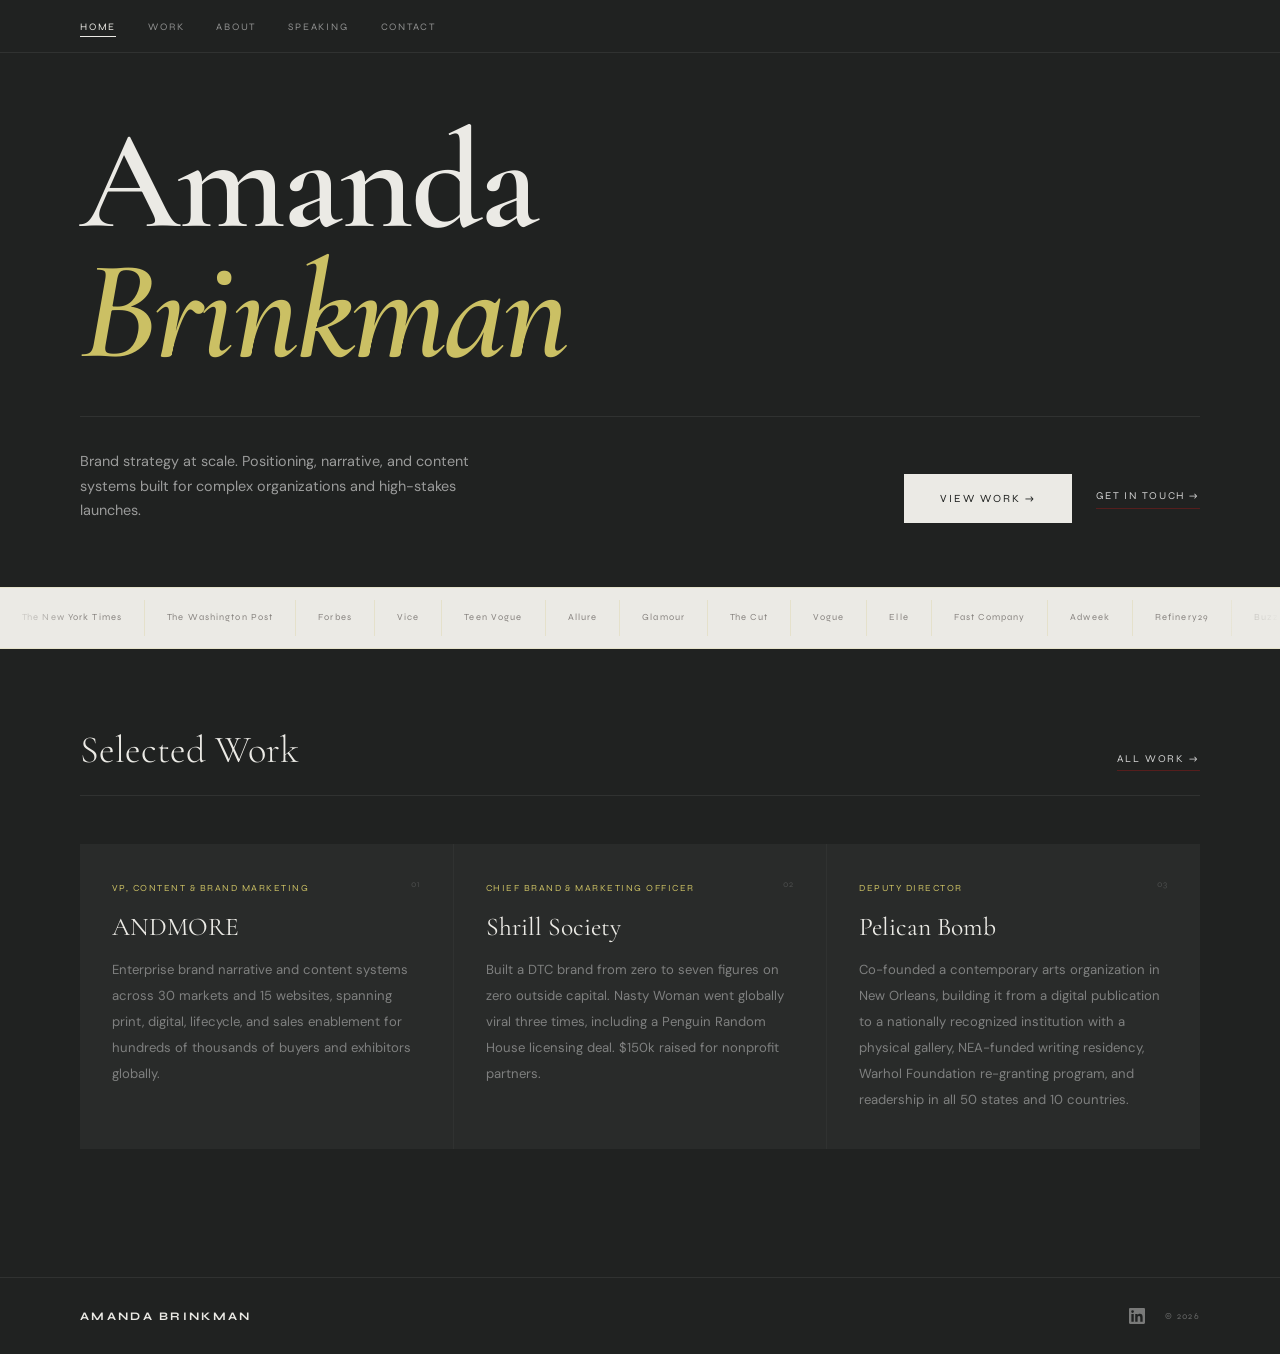
==== commit e4982a43: "Design refresh — hero layout, hover states, page consistency, venue list - Hero: replace empty right" ====
--- a/index.html
+++ b/index.html
@@ -33,17 +33,14 @@
   <section class="hero-dark">
     <div class="container">
       <div class="hero-inner">
-
-        <div class="hero-text">
-<h1 class="hero-name">Amanda<br><em>Brinkman</em></h1>
+        <h1 class="hero-name">Amanda<br><em>Brinkman</em></h1>
+        <div class="hero-bottom-bar">
           <p class="hero-sub">Brand strategy at scale. Positioning, narrative, and content systems built for complex organizations and high-stakes launches.</p>
-          <div style="display:flex;gap:1rem;flex-wrap:wrap;align-items:center;">
+          <div class="hero-actions">
             <a href="work.html" class="cta-btn">View work →</a>
-            <a href="contact.html" class="cta-link cta-link-light" style="margin-top:0.1rem;">Get in touch →</a>
+            <a href="contact.html" class="cta-link cta-link-light">Get in touch →</a>
           </div>
         </div>
-
-
       </div>
     </div>
   </section>
--- a/css/style.css
+++ b/css/style.css
@@ -132,9 +132,9 @@
   color: var(--ink);
   border-bottom: 0.5px solid var(--crimson);
   padding-bottom: 2px;
-  transition: color 0.2s;
-}
-.cta-link:hover { color: var(--crimson-deep); }
+  transition: color 0.2s, transform 0.2s ease;
+}
+.cta-link:hover { color: var(--crimson-deep); transform: translateX(4px); }
 .cta-link-light {
   color: rgba(255,255,255,0.8);
   border-bottom-color: rgba(169,27,24,0.4);
@@ -185,9 +185,25 @@
   color: rgba(255,255,255,0.5);
   text-decoration: none;
   transition: color 0.2s;
+  position: relative;
+  padding-bottom: 2px;
+}
+.nav-links a::after {
+  content: '';
+  position: absolute;
+  bottom: -1px;
+  left: 0;
+  right: 0;
+  height: 0.5px;
+  background: var(--linen);
+  transform: scaleX(0);
+  transform-origin: left;
+  transition: transform 0.25s ease;
 }
 .nav-links a:hover,
 .nav-links a.active { color: var(--linen); }
+.nav-links a:hover::after,
+.nav-links a.active::after { transform: scaleX(1); }
 
 .nav-toggle {
   display: none;
@@ -217,14 +233,25 @@
 }
 
 .hero-inner {
-  display: grid;
-  grid-template-columns: 1fr;
-  gap: 0;
-  align-items: start;
-  max-width: 720px;
-  margin-left: 0;
-  margin-right: auto;
+  display: flex;
+  flex-direction: column;
   text-align: left;
+}
+
+.hero-bottom-bar {
+  display: flex;
+  justify-content: space-between;
+  align-items: flex-end;
+  gap: 4rem;
+  padding-top: 2rem;
+  border-top: 0.5px solid var(--dark-border);
+}
+
+.hero-actions {
+  display: flex;
+  gap: 1.5rem;
+  align-items: center;
+  flex-shrink: 0;
 }
 
 .hero-tags {
@@ -236,12 +263,12 @@
 
 .hero-name {
   font-family: var(--serif);
-  font-size: clamp(5rem, 9vw, 10rem);
+  font-size: clamp(5rem, 11vw, 13rem);
   font-weight: 600;
   color: var(--linen);
   line-height: 0.92;
   letter-spacing: -0.02em;
-  margin-bottom: 2rem;
+  margin-bottom: 2.5rem;
 }
 
 .hero-name em {
@@ -254,65 +281,10 @@
   font-size: 0.9rem;
   color: rgba(255,255,255,0.55);
   line-height: 1.7;
-  max-width: 380px;
-  margin-bottom: 2.5rem;
-}
-
-/* Hero portrait column */
-.hero-portrait {
-  position: relative;
-  align-self: stretch;
-  min-height: 520px;
-  display: flex;
-  align-items: flex-end;
-}
-
-.portrait-placeholder {
-  width: 100%;
-  height: 100%;
-  min-height: 520px;
-  background: var(--coal);
-  border: 0.5px solid var(--dark-border);
-  display: flex;
-  flex-direction: column;
-  align-items: center;
-  justify-content: center;
-  gap: 0.75rem;
-  position: relative;
-  overflow: hidden;
-}
-
-.portrait-placeholder::before {
-  content: '';
-  position: absolute;
-  inset: 0;
-  background: linear-gradient(to top, var(--noir) 0%, transparent 40%);
-  z-index: 1;
-}
-
-.portrait-placeholder-label {
-  font-family: var(--display);
-  font-size: 0.6rem;
-  letter-spacing: 0.18em;
-  text-transform: uppercase;
-  color: rgba(255,255,255,0.25);
-  position: relative;
-  z-index: 2;
-}
-
-.portrait-placeholder svg {
-  opacity: 0.12;
-  position: relative;
-  z-index: 2;
-}
-
-.hero-portrait img {
-  width: 100%;
-  height: 100%;
-  min-height: 520px;
-  object-fit: cover;
-  object-position: top center;
-}
+  max-width: 420px;
+  margin-bottom: 0;
+}
+
 
 /* ============================================================
    HORIZONTAL TYPE SCROLL
@@ -494,10 +466,14 @@
   padding: 2.25rem 2rem;
   text-decoration: none;
   display: block;
-  transition: background 0.25s;
+  transition: background 0.25s, transform 0.25s ease, box-shadow 0.25s ease;
   position: relative;
 }
-.work-card:hover { background: #2A2B2A; }
+.work-card:hover {
+  background: #2A2B2A;
+  transform: translateY(-4px);
+  box-shadow: 0 12px 32px rgba(0,0,0,0.35);
+}
 
 .work-card-tag {
   font-family: var(--display);
@@ -675,7 +651,7 @@
   line-height: 1.08;
 }
 
-.about-body p { margin-bottom: 1.25rem; font-size: 0.9rem; }
+.about-body p { margin-bottom: 1.25rem; font-size: 0.9rem; max-width: 62ch; }
 .about-lede { font-family: var(--serif); font-size: 1.25rem !important; font-weight: 400; line-height: 1.5; color: var(--ink) !important; margin-bottom: 2rem !important; }
 
 .about-aside {
@@ -692,6 +668,25 @@
 /* Sidebar column */
 .photo-col {
   padding-top: 0;
+}
+
+.about-photo-frame {
+  border: 0.5px solid var(--red-border);
+  overflow: hidden;
+  margin-bottom: 2rem;
+  aspect-ratio: 3 / 4;
+  position: relative;
+}
+.about-photo-frame img {
+  width: 100%;
+  height: 100%;
+  object-fit: cover;
+  object-position: center top;
+  display: block;
+  transition: transform 0.5s ease;
+}
+.about-photo-frame:hover img {
+  transform: scale(1.02);
 }
 
 .photo-placeholder-lg {
@@ -1134,17 +1129,39 @@
   padding: 0;
   list-style: none;
   margin: 0;
+  counter-reset: venue;
 }
 .venue-list li {
-  font-family: var(--sans);
-  font-size: 0.75rem;
-  font-weight: 500;
-  letter-spacing: 0.07em;
-  text-transform: uppercase;
-  color: var(--ink-mid);
-  padding: 0.65rem 0;
+  counter-increment: venue;
+  font-family: var(--serif);
+  font-size: 1.15rem;
+  font-weight: 400;
+  color: var(--ink);
+  padding: 0.85rem 0 0.85rem 2.5rem;
   border-bottom: 0.5px solid var(--red-border);
   break-inside: avoid;
+  position: relative;
+  transition: color 0.2s, padding-left 0.2s ease;
+  cursor: default;
+}
+.venue-list li::before {
+  content: counter(venue, decimal-leading-zero);
+  position: absolute;
+  left: 0;
+  top: 50%;
+  transform: translateY(-50%);
+  font-family: var(--display);
+  font-size: 0.58rem;
+  letter-spacing: 0.12em;
+  color: var(--crimson);
+  line-height: 1;
+}
+.venue-list li:hover {
+  color: var(--ink);
+  padding-left: 3rem;
+}
+.venue-list li:hover::before {
+  color: var(--crimson-deep);
 }
 
 .speaking-photo-wrap {
@@ -1217,7 +1234,8 @@
   .site-nav { position: relative; }
 
   /* Hero */
-  .hero-name { font-size: clamp(4rem, 12vw, 7rem); }
+  .hero-name { font-size: clamp(4rem, 14vw, 8rem); }
+  .hero-bottom-bar { flex-direction: column; align-items: flex-start; gap: 1.5rem; }
 
   /* Stats */
   .stats-grid { grid-template-columns: 1fr 1fr; gap: 2.5rem 0; }
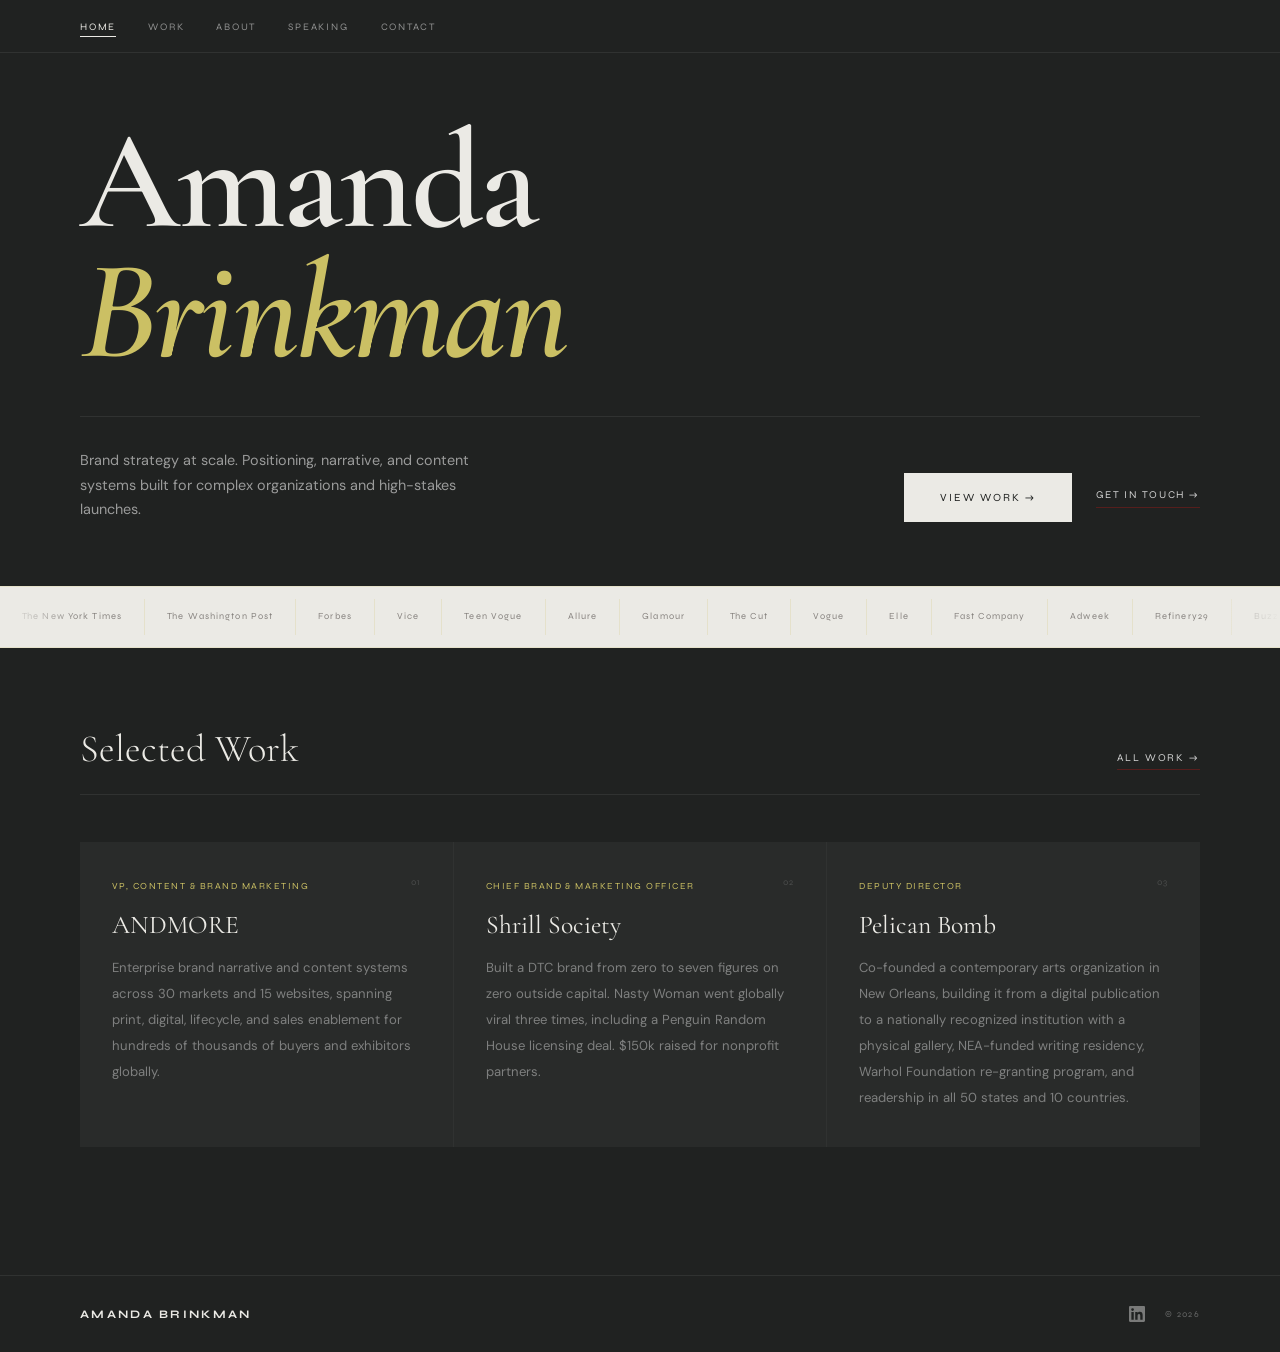
==== commit 235b4d8c: "Add purposeful animations across all pages Hero: staggered entrance — "Amanda" rises first (0ms), "B" ====
--- a/index.html
+++ b/index.html
@@ -33,7 +33,7 @@
   <section class="hero-dark">
     <div class="container">
       <div class="hero-inner">
-        <h1 class="hero-name">Amanda<br><em>Brinkman</em></h1>
+        <h1 class="hero-name"><span class="hero-line">Amanda</span><br><em class="hero-line">Brinkman</em></h1>
         <div class="hero-bottom-bar">
           <p class="hero-sub">Brand strategy at scale. Positioning, narrative, and content systems built for complex organizations and high-stakes launches.</p>
           <div class="hero-actions">
@@ -58,11 +58,11 @@
   <!-- WORK PREVIEW — DARK -->
   <section class="work-preview">
     <div class="container">
-      <div class="section-header">
+      <div class="section-header reveal">
         <h2 class="section-heading">Selected Work</h2>
         <a href="work.html" class="cta-link cta-link-light">All work →</a>
       </div>
-      <div class="work-grid">
+      <div class="work-grid reveal-stagger">
 
         <a href="work.html#andmore" class="work-card">
           <span class="work-card-num">01</span>
@@ -104,5 +104,7 @@
 
   <script src="js/ticker.js"></script>
   <script src="js/nav.js"></script>
+  <script src="js/reveal.js"></script>
+  <script src="js/counters.js"></script>
 </body>
 </html>
--- a/css/style.css
+++ b/css/style.css
@@ -23,6 +23,22 @@
   --display: 'Syne', system-ui, sans-serif;
   --max-w:   1200px;
   --pad-h:   2.5rem;
+  --ease-out-quint: cubic-bezier(0.22, 1, 0.36, 1);
+  --ease-out-expo:  cubic-bezier(0.16, 1, 0.3, 1);
+}
+
+/* --- KEYFRAMES --- */
+@keyframes hero-rise {
+  from { opacity: 0; transform: translateY(18px); }
+  to   { opacity: 1; transform: none; }
+}
+@keyframes expand-x {
+  from { transform: scaleX(0); }
+  to   { transform: scaleX(1); }
+}
+@keyframes fade-in {
+  from { opacity: 0; }
+  to   { opacity: 1; }
 }
 
 /* --- RESET --- */
@@ -150,6 +166,12 @@
   z-index: 100;
   background: var(--noir);
   border-bottom: 0.5px solid var(--dark-border);
+  transition: background 0.35s ease, backdrop-filter 0.35s ease;
+}
+.site-nav.scrolled {
+  background: rgba(32, 34, 33, 0.82);
+  backdrop-filter: blur(14px);
+  -webkit-backdrop-filter: blur(14px);
 }
 
 .nav-inner {
@@ -244,7 +266,16 @@
   align-items: flex-end;
   gap: 4rem;
   padding-top: 2rem;
-  border-top: 0.5px solid var(--dark-border);
+  position: relative;
+}
+.hero-bottom-bar::before {
+  content: '';
+  position: absolute;
+  top: 0; left: 0; right: 0;
+  height: 0.5px;
+  background: var(--dark-border);
+  transform-origin: left;
+  animation: expand-x 0.6s var(--ease-out-quint) 0.28s both;
 }
 
 .hero-actions {
@@ -252,6 +283,21 @@
   gap: 1.5rem;
   align-items: center;
   flex-shrink: 0;
+}
+
+/* Hero staggered entrance */
+.hero-line {
+  display: inline-block;
+  animation: hero-rise 0.65s var(--ease-out-quint) both;
+}
+.hero-name .hero-line:first-child { animation-delay: 0ms; }
+.hero-name em.hero-line            { animation-delay: 90ms; }
+
+.hero-sub {
+  animation: hero-rise 0.55s var(--ease-out-quint) 0.42s both;
+}
+.hero-actions {
+  animation: fade-in 0.5s var(--ease-out-quint) 0.58s both;
 }
 
 .hero-tags {
@@ -534,6 +580,13 @@
   color: rgba(255,255,255,0.4);
   max-width: 520px;
   line-height: 1.8;
+}
+
+.page-header h1 {
+  animation: hero-rise 0.65s var(--ease-out-quint) 0.05s both;
+}
+.page-header .subhead {
+  animation: hero-rise 0.55s var(--ease-out-quint) 0.2s both;
 }
 
 /* ============================================================
@@ -1186,6 +1239,51 @@
   color: var(--ink-light);
   letter-spacing: 0.05em;
 }
+
+/* ============================================================
+   SCROLL REVEAL
+   ============================================================ */
+.reveal {
+  opacity: 0;
+  transform: translateY(22px);
+  transition: opacity 0.55s var(--ease-out-quint),
+              transform 0.55s var(--ease-out-quint);
+}
+.reveal.revealed {
+  opacity: 1;
+  transform: none;
+}
+
+/* Stagger for grid children — applied via .reveal-stagger wrapper */
+.reveal-stagger > * {
+  opacity: 0;
+  transform: translateY(22px);
+  transition: opacity 0.55s var(--ease-out-quint),
+              transform 0.55s var(--ease-out-quint);
+}
+.reveal-stagger > *.revealed { opacity: 1; transform: none; }
+.reveal-stagger > *:nth-child(2) { transition-delay: 80ms; }
+.reveal-stagger > *:nth-child(3) { transition-delay: 160ms; }
+.reveal-stagger > *:nth-child(4) { transition-delay: 240ms; }
+.reveal-stagger > *:nth-child(5) { transition-delay: 300ms; }
+.reveal-stagger > *:nth-child(6) { transition-delay: 360ms; }
+
+/* Section header — animated expand-x divider line */
+.section-header {
+  border-bottom: none;
+  position: relative;
+}
+.section-header::after {
+  content: '';
+  position: absolute;
+  bottom: 0; left: 0; right: 0;
+  height: 0.5px;
+  background: var(--dark-border);
+  transform-origin: left;
+  transform: scaleX(0);
+  transition: transform 0.65s var(--ease-out-quint);
+}
+.section-header.revealed::after { transform: scaleX(1); }
 
 /* ============================================================
    FOOTER
@@ -1289,3 +1387,36 @@
   .about-meta-block { border-right: none; padding-right: 0; }
   .about-meta-block:nth-child(3) { border-right: none; padding-right: 0; }
 }
+
+/* ============================================================
+   REDUCED MOTION
+   ============================================================ */
+@media (prefers-reduced-motion: reduce) {
+  .hero-line,
+  .hero-sub,
+  .hero-actions,
+  .page-header h1,
+  .page-header .subhead {
+    animation: none !important;
+    opacity: 1 !important;
+    transform: none !important;
+  }
+  .hero-bottom-bar::before {
+    animation: none !important;
+    transform: none !important;
+  }
+  .reveal,
+  .reveal-stagger > * {
+    opacity: 1 !important;
+    transform: none !important;
+    transition: none !important;
+  }
+  .section-header::after {
+    transform: scaleX(1) !important;
+    transition: none !important;
+  }
+  .ticker-track,
+  .type-scroll-track {
+    animation: none !important;
+  }
+}
